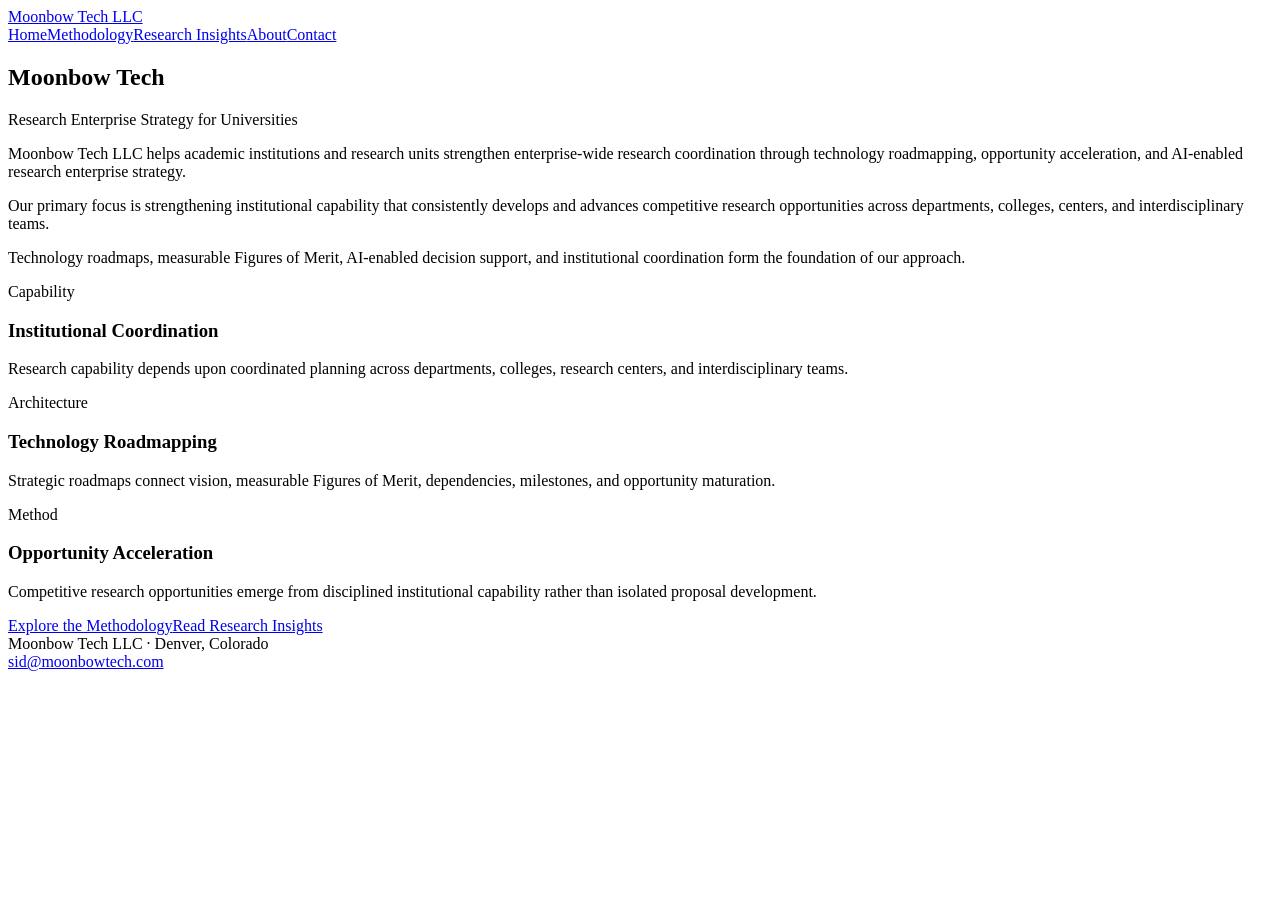
==== index.html @ 7a607bbb "Add files via upload" ====
<!doctype html><html lang="en"><head><meta charset="utf-8"><meta name="viewport" content="width=device-width, initial-scale=1"><title>Moonbow Tech | Research Enterprise Strategy for Universities</title><meta name="description" content="Research enterprise strategy, opportunity acceleration, and technology roadmapping for academic institutions."><meta property="og:title" content="Moonbow Tech | Research Enterprise Strategy for Universities"><meta property="og:description" content="Research enterprise strategy, opportunity acceleration, and technology roadmapping for academic institutions."><meta property="og:type" content="website"><link rel="stylesheet" href="/assets/style.css"></head><body><header class="site-header"><div class="header-inner"><a class="brand" href="/">Moonbow Tech LLC</a><nav><a class="active" href="/">Home</a><a class="" href="/methodology/">Methodology</a><a class="" href="/research-insights/">Research Insights</a><a class="" href="/about/">About</a><a class="" href="/contact/">Contact</a></nav></div></header><main><section class="hero"><h1>Moonbow Tech</h1><div class="rule"></div><p class="subtitle">Research Enterprise Strategy for Universities</p></section><section class="section"><p class="lead">Moonbow Tech LLC helps academic institutions and research units strengthen enterprise-wide research coordination through technology roadmapping, opportunity acceleration, and AI-enabled research enterprise strategy.</p><p>Our primary focus is strengthening institutional capability that consistently develops and advances competitive research opportunities across departments, colleges, centers, and interdisciplinary teams.</p><p>Technology roadmaps, measurable Figures of Merit, AI-enabled decision support, and institutional coordination form the foundation of our approach.</p><div class="grid"><article class="card"><div class="kicker">Capability</div><h3>Institutional Coordination</h3><p>Research capability depends upon coordinated planning across departments, colleges, research centers, and interdisciplinary teams.</p></article><article class="card"><div class="kicker">Architecture</div><h3>Technology Roadmapping</h3><p>Strategic roadmaps connect vision, measurable Figures of Merit, dependencies, milestones, and opportunity maturation.</p></article><article class="card"><div class="kicker">Method</div><h3>Opportunity Acceleration</h3><p>Competitive research opportunities emerge from disciplined institutional capability rather than isolated proposal development.</p></article></div><div class="button-row"><a class="button primary" href="/methodology/">Explore the Methodology</a><a class="button" href="/research-insights/">Read Research Insights</a></div></section></main><footer class="footer"><div class="footer-inner"><div>Moonbow Tech LLC · Denver, Colorado</div><div><a href="mailto:sid@moonbowtech.com">sid@moonbowtech.com</a></div></div></footer></body></html>
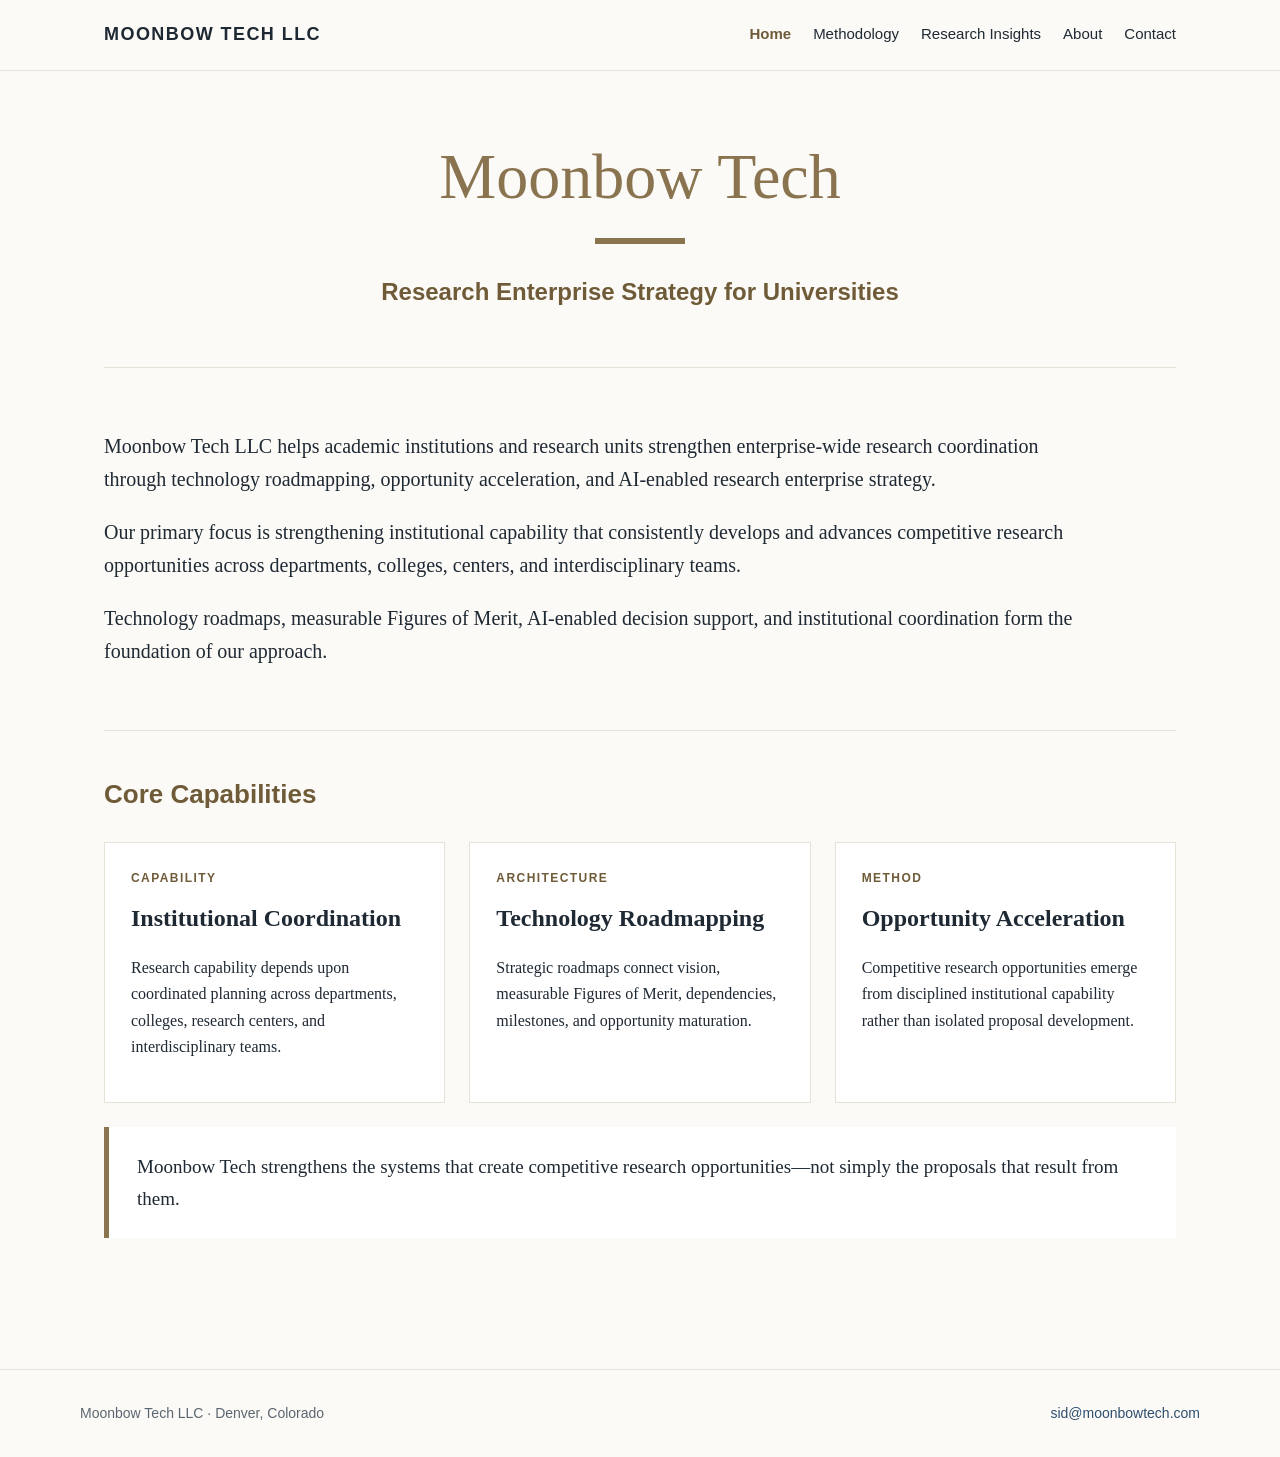
==== commit d6193273: "Add files via upload" ====
--- a/index.html
+++ b/index.html
@@ -1 +1,66 @@
-<!doctype html><html lang="en"><head><meta charset="utf-8"><meta name="viewport" content="width=device-width, initial-scale=1"><title>Moonbow Tech | Research Enterprise Strategy for Universities</title><meta name="description" content="Research enterprise strategy, opportunity acceleration, and technology roadmapping for academic institutions."><meta property="og:title" content="Moonbow Tech | Research Enterprise Strategy for Universities"><meta property="og:description" content="Research enterprise strategy, opportunity acceleration, and technology roadmapping for academic institutions."><meta property="og:type" content="website"><link rel="stylesheet" href="/assets/style.css"></head><body><header class="site-header"><div class="header-inner"><a class="brand" href="/">Moonbow Tech LLC</a><nav><a class="active" href="/">Home</a><a class="" href="/methodology/">Methodology</a><a class="" href="/research-insights/">Research Insights</a><a class="" href="/about/">About</a><a class="" href="/contact/">Contact</a></nav></div></header><main><section class="hero"><h1>Moonbow Tech</h1><div class="rule"></div><p class="subtitle">Research Enterprise Strategy for Universities</p></section><section class="section"><p class="lead">Moonbow Tech LLC helps academic institutions and research units strengthen enterprise-wide research coordination through technology roadmapping, opportunity acceleration, and AI-enabled research enterprise strategy.</p><p>Our primary focus is strengthening institutional capability that consistently develops and advances competitive research opportunities across departments, colleges, centers, and interdisciplinary teams.</p><p>Technology roadmaps, measurable Figures of Merit, AI-enabled decision support, and institutional coordination form the foundation of our approach.</p><div class="grid"><article class="card"><div class="kicker">Capability</div><h3>Institutional Coordination</h3><p>Research capability depends upon coordinated planning across departments, colleges, research centers, and interdisciplinary teams.</p></article><article class="card"><div class="kicker">Architecture</div><h3>Technology Roadmapping</h3><p>Strategic roadmaps connect vision, measurable Figures of Merit, dependencies, milestones, and opportunity maturation.</p></article><article class="card"><div class="kicker">Method</div><h3>Opportunity Acceleration</h3><p>Competitive research opportunities emerge from disciplined institutional capability rather than isolated proposal development.</p></article></div><div class="button-row"><a class="button primary" href="/methodology/">Explore the Methodology</a><a class="button" href="/research-insights/">Read Research Insights</a></div></section></main><footer class="footer"><div class="footer-inner"><div>Moonbow Tech LLC · Denver, Colorado</div><div><a href="mailto:sid@moonbowtech.com">sid@moonbowtech.com</a></div></div></footer></body></html>+<!doctype html>
+<html lang="en">
+<head>
+  <meta charset="utf-8">
+  <meta name="viewport" content="width=device-width, initial-scale=1">
+  <title>Moonbow Tech LLC | Research Enterprise Strategy for Universities</title>
+  <meta name="description" content="Moonbow Tech LLC helps universities strengthen enterprise-wide research coordination through technology roadmapping, opportunity acceleration, and AI-enabled research strategy.">
+  <meta property="og:title" content="Moonbow Tech LLC | Research Enterprise Strategy for Universities">
+  <meta property="og:description" content="Moonbow Tech LLC helps universities strengthen enterprise-wide research coordination through technology roadmapping, opportunity acceleration, and AI-enabled research strategy.">
+  <meta property="og:type" content="website">
+  <link rel="stylesheet" href="/style.css">
+</head>
+<body>
+<header class="site-header">
+  <div class="nav">
+    <a class="brand" href="/">Moonbow Tech LLC</a>
+    <nav class="nav-links">
+      <a href="/" class="active">Home</a>
+      <a href="/methodology/" >Methodology</a>
+      <a href="/research-insights/" >Research Insights</a>
+      <a href="/about/" >About</a>
+      <a href="/contact/" >Contact</a>
+    </nav>
+  </div>
+</header>
+<section class="hero">
+  <h1>Moonbow Tech</h1>
+  <div class="rule"></div>
+  <div class="tagline">Research Enterprise Strategy for Universities</div>
+</section>
+<main>
+  <section class="section">
+    <p class="lede">Moonbow Tech LLC helps academic institutions and research units strengthen enterprise-wide research coordination through technology roadmapping, opportunity acceleration, and AI-enabled research enterprise strategy.</p>
+    <p class="lede">Our primary focus is strengthening institutional capability that consistently develops and advances competitive research opportunities across departments, colleges, centers, and interdisciplinary teams.</p>
+    <p class="lede">Technology roadmaps, measurable Figures of Merit, AI-enabled decision support, and institutional coordination form the foundation of our approach.</p>
+  </section>
+  <section class="section">
+    <h2>Core Capabilities</h2>
+    <div class="grid">
+      <div class="card">
+        <div class="eyebrow">Capability</div>
+        <h3>Institutional Coordination</h3>
+        <p>Research capability depends upon coordinated planning across departments, colleges, research centers, and interdisciplinary teams.</p>
+      </div>
+      <div class="card">
+        <div class="eyebrow">Architecture</div>
+        <h3>Technology Roadmapping</h3>
+        <p>Strategic roadmaps connect vision, measurable Figures of Merit, dependencies, milestones, and opportunity maturation.</p>
+      </div>
+      <div class="card">
+        <div class="eyebrow">Method</div>
+        <h3>Opportunity Acceleration</h3>
+        <p>Competitive research opportunities emerge from disciplined institutional capability rather than isolated proposal development.</p>
+      </div>
+    </div>
+    <p class="callout">Moonbow Tech strengthens the systems that create competitive research opportunities—not simply the proposals that result from them.</p>
+  </section>
+</main>
+<footer class="footer">
+  <div class="footer-inner">
+    <div>Moonbow Tech LLC · Denver, Colorado</div>
+    <div><a href="mailto:sid@moonbowtech.com">sid@moonbowtech.com</a></div>
+  </div>
+</footer>
+</body>
+</html>
--- a/style.css
+++ b/style.css
@@ -0,0 +1,143 @@
+
+:root{
+  --ink:#1f2933;
+  --muted:#5c6670;
+  --line:#e6e2d8;
+  --gold:#8a744f;
+  --gold-dark:#6f5b38;
+  --paper:#fbfaf7;
+  --white:#ffffff;
+  --accent:#2f4f6f;
+}
+*{box-sizing:border-box}
+body{
+  margin:0;
+  font-family: Georgia, "Times New Roman", serif;
+  color:var(--ink);
+  background:var(--paper);
+  line-height:1.65;
+}
+a{color:var(--accent); text-decoration:none}
+a:hover{text-decoration:underline}
+.site-header{
+  border-bottom:1px solid var(--line);
+  background:rgba(251,250,247,.96);
+  position:sticky;top:0;z-index:5;
+}
+.nav{
+  max-width:1120px;margin:0 auto;padding:20px 24px;
+  display:flex;align-items:center;justify-content:space-between;gap:24px;
+}
+.brand{
+  font-family: Arial, Helvetica, sans-serif;
+  letter-spacing:.08em;
+  font-weight:700;
+  font-size:18px;
+  color:var(--ink);
+  text-transform:uppercase;
+}
+.nav-links{display:flex;gap:22px;flex-wrap:wrap;font-family:Arial, Helvetica, sans-serif;font-size:15px}
+.nav-links a{color:var(--ink)}
+.nav-links a.active{color:var(--gold-dark);font-weight:700}
+.hero{
+  max-width:1120px;margin:0 auto;padding:72px 24px 56px;text-align:center;
+}
+.hero h1{
+  font-size:64px;line-height:1.05;margin:0;color:var(--gold);font-weight:400;
+}
+.rule{width:90px;height:6px;background:var(--gold);margin:28px auto}
+.hero .tagline{
+  font-family:Arial, Helvetica, sans-serif;
+  font-size:24px;font-weight:700;color:var(--gold-dark);margin-top:10px;
+}
+main{max-width:1120px;margin:0 auto;padding:0 24px 70px}
+.section{
+  border-top:1px solid var(--line);
+  padding:42px 0;
+}
+.section h2{
+  font-family:Arial, Helvetica, sans-serif;
+  color:var(--gold-dark);
+  font-size:26px;
+  margin:0 0 22px;
+}
+.lede{
+  font-size:20px;
+  max-width:980px;
+}
+.grid{
+  display:grid;
+  grid-template-columns:repeat(3,1fr);
+  gap:24px;
+  margin-top:26px;
+}
+.card{
+  background:var(--white);
+  border:1px solid var(--line);
+  padding:26px;
+  min-height:210px;
+}
+.card .eyebrow{
+  font-family:Arial, Helvetica, sans-serif;
+  color:var(--gold-dark);
+  text-transform:uppercase;
+  letter-spacing:.12em;
+  font-size:12px;
+  font-weight:700;
+}
+.card h3{font-size:24px;margin:10px 0 12px}
+.callout{
+  border-left:5px solid var(--gold);
+  background:var(--white);
+  padding:24px 28px;
+  margin-top:24px;
+  font-size:19px;
+}
+.page-title{
+  text-align:center;
+  padding:58px 24px 34px;
+}
+.page-title h1{
+  font-size:50px;
+  color:var(--gold);
+  margin:0;
+  font-weight:400;
+}
+.content{
+  max-width:920px;
+  margin:0 auto;
+}
+.content h2{
+  font-family:Arial, Helvetica, sans-serif;
+  color:var(--gold-dark);
+  font-size:24px;
+  margin-top:42px;
+}
+.content h3{font-size:22px;margin-top:28px}
+.content p{font-size:18px}
+.content ul{font-size:18px}
+.insight-list{
+  display:grid;
+  gap:18px;
+  margin-top:20px;
+}
+.insight{
+  background:var(--white);
+  border:1px solid var(--line);
+  padding:24px;
+}
+.insight h3{margin:0 0 8px}
+.footer{
+  border-top:1px solid var(--line);
+  padding:32px 24px;
+  color:var(--muted);
+  font-family:Arial, Helvetica, sans-serif;
+  font-size:14px;
+}
+.footer-inner{max-width:1120px;margin:0 auto;display:flex;justify-content:space-between;gap:20px;flex-wrap:wrap}
+@media(max-width:800px){
+  .nav{align-items:flex-start;flex-direction:column}
+  .hero h1{font-size:46px}
+  .hero .tagline{font-size:20px}
+  .grid{grid-template-columns:1fr}
+}
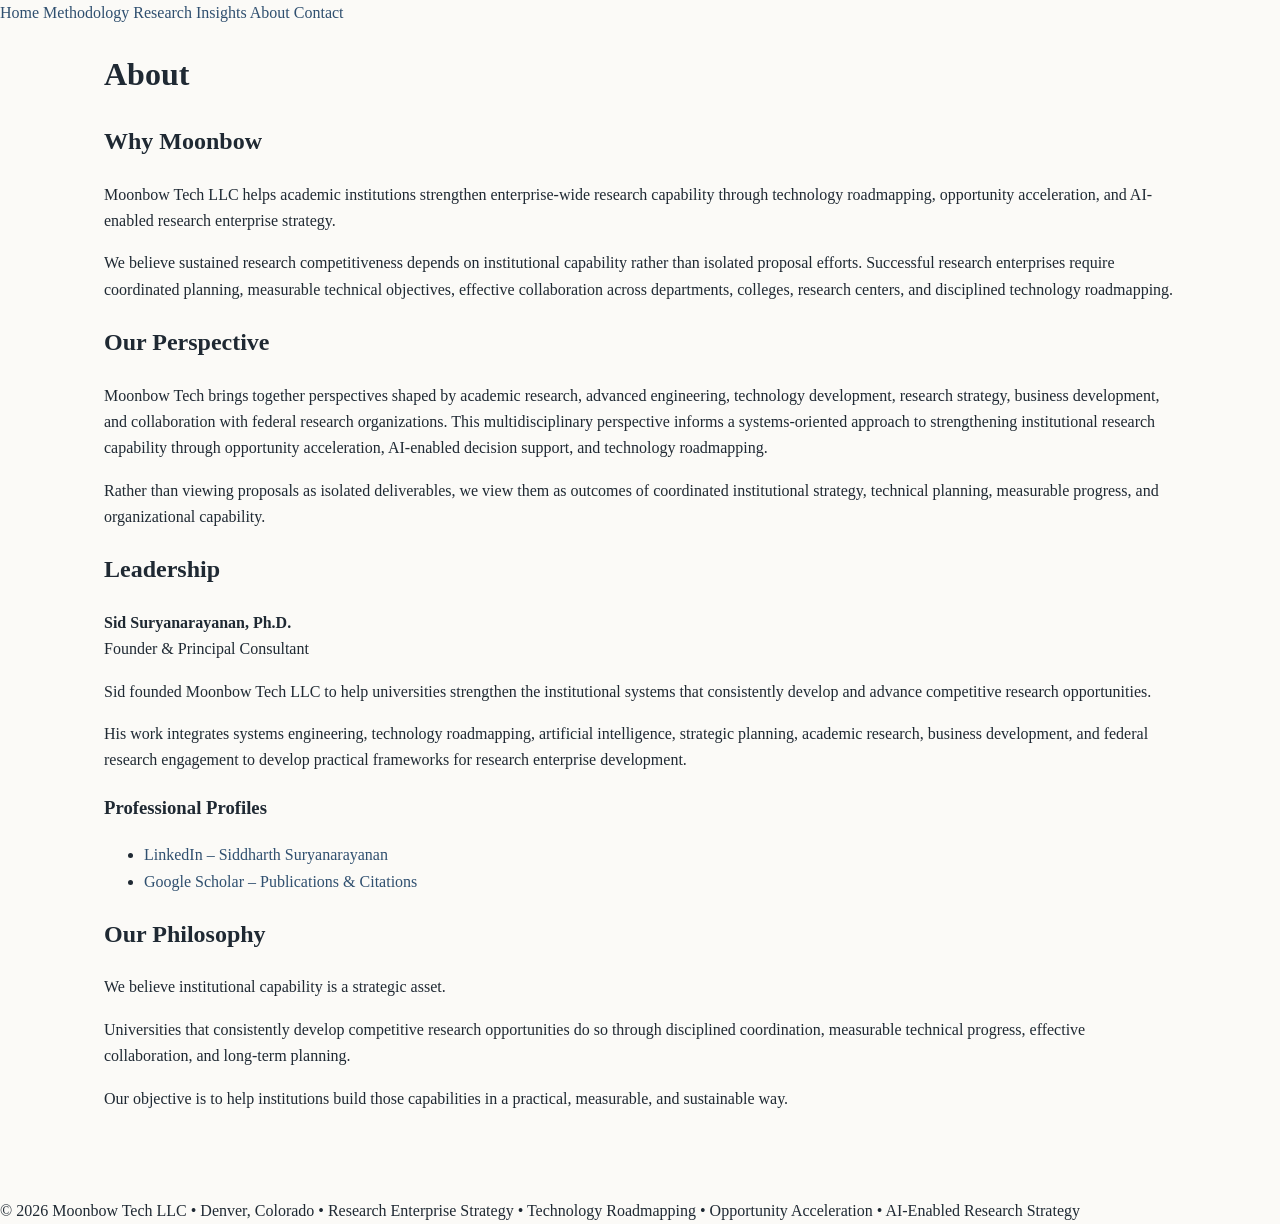
==== commit 43509882: "Add files via upload" ====
--- a/index.html
+++ b/index.html
@@ -1,66 +1,66 @@
-<!doctype html>
+<!DOCTYPE html>
 <html lang="en">
 <head>
-  <meta charset="utf-8">
-  <meta name="viewport" content="width=device-width, initial-scale=1">
-  <title>Moonbow Tech LLC | Research Enterprise Strategy for Universities</title>
-  <meta name="description" content="Moonbow Tech LLC helps universities strengthen enterprise-wide research coordination through technology roadmapping, opportunity acceleration, and AI-enabled research strategy.">
-  <meta property="og:title" content="Moonbow Tech LLC | Research Enterprise Strategy for Universities">
-  <meta property="og:description" content="Moonbow Tech LLC helps universities strengthen enterprise-wide research coordination through technology roadmapping, opportunity acceleration, and AI-enabled research strategy.">
-  <meta property="og:type" content="website">
-  <link rel="stylesheet" href="/style.css">
+<meta charset="utf-8">
+<meta name="viewport" content="width=device-width, initial-scale=1">
+<title>About | Moonbow Tech</title>
+<link rel="stylesheet" href="../style.css">
 </head>
 <body>
-<header class="site-header">
-  <div class="nav">
-    <a class="brand" href="/">Moonbow Tech LLC</a>
-    <nav class="nav-links">
-      <a href="/" class="active">Home</a>
-      <a href="/methodology/" >Methodology</a>
-      <a href="/research-insights/" >Research Insights</a>
-      <a href="/about/" >About</a>
-      <a href="/contact/" >Contact</a>
-    </nav>
-  </div>
-</header>
-<section class="hero">
-  <h1>Moonbow Tech</h1>
-  <div class="rule"></div>
-  <div class="tagline">Research Enterprise Strategy for Universities</div>
-</section>
-<main>
-  <section class="section">
-    <p class="lede">Moonbow Tech LLC helps academic institutions and research units strengthen enterprise-wide research coordination through technology roadmapping, opportunity acceleration, and AI-enabled research enterprise strategy.</p>
-    <p class="lede">Our primary focus is strengthening institutional capability that consistently develops and advances competitive research opportunities across departments, colleges, centers, and interdisciplinary teams.</p>
-    <p class="lede">Technology roadmaps, measurable Figures of Merit, AI-enabled decision support, and institutional coordination form the foundation of our approach.</p>
-  </section>
-  <section class="section">
-    <h2>Core Capabilities</h2>
-    <div class="grid">
-      <div class="card">
-        <div class="eyebrow">Capability</div>
-        <h3>Institutional Coordination</h3>
-        <p>Research capability depends upon coordinated planning across departments, colleges, research centers, and interdisciplinary teams.</p>
-      </div>
-      <div class="card">
-        <div class="eyebrow">Architecture</div>
-        <h3>Technology Roadmapping</h3>
-        <p>Strategic roadmaps connect vision, measurable Figures of Merit, dependencies, milestones, and opportunity maturation.</p>
-      </div>
-      <div class="card">
-        <div class="eyebrow">Method</div>
-        <h3>Opportunity Acceleration</h3>
-        <p>Competitive research opportunities emerge from disciplined institutional capability rather than isolated proposal development.</p>
-      </div>
-    </div>
-    <p class="callout">Moonbow Tech strengthens the systems that create competitive research opportunities—not simply the proposals that result from them.</p>
-  </section>
+
+<nav>
+  <a href="../">Home</a>
+  <a href="../methodology/">Methodology</a>
+  <a href="../research-insights/">Research Insights</a>
+  <a href="./">About</a>
+  <a href="../contact/">Contact</a>
+</nav>
+
+<main class="container">
+
+<h1>About</h1>
+
+<h2>Why Moonbow</h2>
+
+<p>Moonbow Tech LLC helps academic institutions strengthen enterprise-wide research capability through technology roadmapping, opportunity acceleration, and AI-enabled research enterprise strategy.</p>
+
+<p>We believe sustained research competitiveness depends on institutional capability rather than isolated proposal efforts. Successful research enterprises require coordinated planning, measurable technical objectives, effective collaboration across departments, colleges, research centers, and disciplined technology roadmapping.</p>
+
+<h2>Our Perspective</h2>
+
+<p>Moonbow Tech brings together perspectives shaped by academic research, advanced engineering, technology development, research strategy, business development, and collaboration with federal research organizations. This multidisciplinary perspective informs a systems-oriented approach to strengthening institutional research capability through opportunity acceleration, AI-enabled decision support, and technology roadmapping.</p>
+
+<p>Rather than viewing proposals as isolated deliverables, we view them as outcomes of coordinated institutional strategy, technical planning, measurable progress, and organizational capability.</p>
+
+<h2>Leadership</h2>
+
+<p><strong>Sid Suryanarayanan, Ph.D.</strong><br>
+Founder &amp; Principal Consultant</p>
+
+<p>Sid founded Moonbow Tech LLC to help universities strengthen the institutional systems that consistently develop and advance competitive research opportunities.</p>
+
+<p>His work integrates systems engineering, technology roadmapping, artificial intelligence, strategic planning, academic research, business development, and federal research engagement to develop practical frameworks for research enterprise development.</p>
+
+<h3>Professional Profiles</h3>
+
+<ul>
+<li><a href="https://linkedin.com/in/siddharthsuryanarayanan" target="_blank">LinkedIn – Siddharth Suryanarayanan</a></li>
+<li><a href="https://scholar.google.com/citations?user=jVPhG2cAAAAJ&hl=en" target="_blank">Google Scholar – Publications &amp; Citations</a></li>
+</ul>
+
+<h2>Our Philosophy</h2>
+
+<p>We believe institutional capability is a strategic asset.</p>
+
+<p>Universities that consistently develop competitive research opportunities do so through disciplined coordination, measurable technical progress, effective collaboration, and long-term planning.</p>
+
+<p>Our objective is to help institutions build those capabilities in a practical, measurable, and sustainable way.</p>
+
 </main>
-<footer class="footer">
-  <div class="footer-inner">
-    <div>Moonbow Tech LLC · Denver, Colorado</div>
-    <div><a href="mailto:sid@moonbowtech.com">sid@moonbowtech.com</a></div>
-  </div>
+
+<footer>
+© 2026 Moonbow Tech LLC • Denver, Colorado • Research Enterprise Strategy • Technology Roadmapping • Opportunity Acceleration • AI-Enabled Research Strategy
 </footer>
+
 </body>
-</html>+</html>
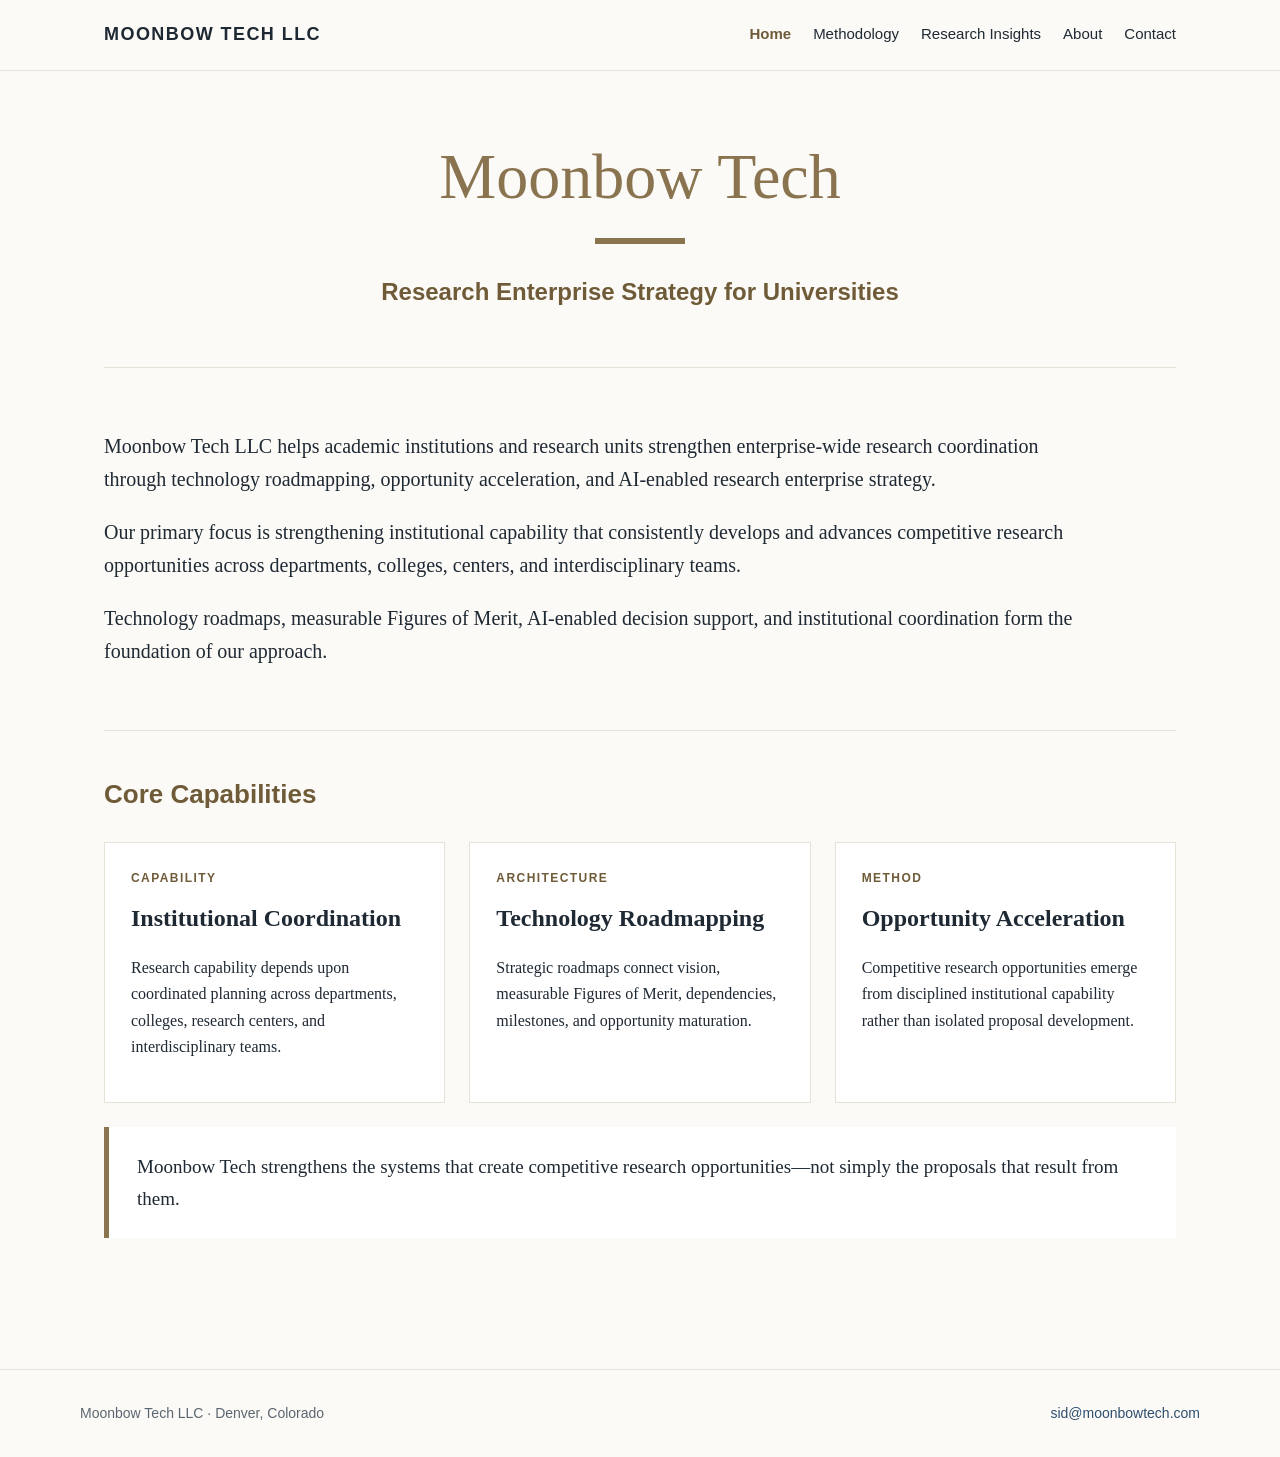
==== commit 13fc51c3: "Add files via upload" ====
--- a/index.html
+++ b/index.html
@@ -1,66 +1,66 @@
-<!DOCTYPE html>
+<!doctype html>
 <html lang="en">
 <head>
-<meta charset="utf-8">
-<meta name="viewport" content="width=device-width, initial-scale=1">
-<title>About | Moonbow Tech</title>
-<link rel="stylesheet" href="../style.css">
+  <meta charset="utf-8">
+  <meta name="viewport" content="width=device-width, initial-scale=1">
+  <title>Moonbow Tech LLC | Research Enterprise Strategy for Universities</title>
+  <meta name="description" content="Moonbow Tech LLC helps universities strengthen enterprise-wide research coordination through technology roadmapping, opportunity acceleration, and AI-enabled research strategy.">
+  <meta property="og:title" content="Moonbow Tech LLC | Research Enterprise Strategy for Universities">
+  <meta property="og:description" content="Moonbow Tech LLC helps universities strengthen enterprise-wide research coordination through technology roadmapping, opportunity acceleration, and AI-enabled research strategy.">
+  <meta property="og:type" content="website">
+  <link rel="stylesheet" href="/style.css">
 </head>
 <body>
-
-<nav>
-  <a href="../">Home</a>
-  <a href="../methodology/">Methodology</a>
-  <a href="../research-insights/">Research Insights</a>
-  <a href="./">About</a>
-  <a href="../contact/">Contact</a>
-</nav>
-
-<main class="container">
-
-<h1>About</h1>
-
-<h2>Why Moonbow</h2>
-
-<p>Moonbow Tech LLC helps academic institutions strengthen enterprise-wide research capability through technology roadmapping, opportunity acceleration, and AI-enabled research enterprise strategy.</p>
-
-<p>We believe sustained research competitiveness depends on institutional capability rather than isolated proposal efforts. Successful research enterprises require coordinated planning, measurable technical objectives, effective collaboration across departments, colleges, research centers, and disciplined technology roadmapping.</p>
-
-<h2>Our Perspective</h2>
-
-<p>Moonbow Tech brings together perspectives shaped by academic research, advanced engineering, technology development, research strategy, business development, and collaboration with federal research organizations. This multidisciplinary perspective informs a systems-oriented approach to strengthening institutional research capability through opportunity acceleration, AI-enabled decision support, and technology roadmapping.</p>
-
-<p>Rather than viewing proposals as isolated deliverables, we view them as outcomes of coordinated institutional strategy, technical planning, measurable progress, and organizational capability.</p>
-
-<h2>Leadership</h2>
-
-<p><strong>Sid Suryanarayanan, Ph.D.</strong><br>
-Founder &amp; Principal Consultant</p>
-
-<p>Sid founded Moonbow Tech LLC to help universities strengthen the institutional systems that consistently develop and advance competitive research opportunities.</p>
-
-<p>His work integrates systems engineering, technology roadmapping, artificial intelligence, strategic planning, academic research, business development, and federal research engagement to develop practical frameworks for research enterprise development.</p>
-
-<h3>Professional Profiles</h3>
-
-<ul>
-<li><a href="https://linkedin.com/in/siddharthsuryanarayanan" target="_blank">LinkedIn – Siddharth Suryanarayanan</a></li>
-<li><a href="https://scholar.google.com/citations?user=jVPhG2cAAAAJ&hl=en" target="_blank">Google Scholar – Publications &amp; Citations</a></li>
-</ul>
-
-<h2>Our Philosophy</h2>
-
-<p>We believe institutional capability is a strategic asset.</p>
-
-<p>Universities that consistently develop competitive research opportunities do so through disciplined coordination, measurable technical progress, effective collaboration, and long-term planning.</p>
-
-<p>Our objective is to help institutions build those capabilities in a practical, measurable, and sustainable way.</p>
-
+<header class="site-header">
+  <div class="nav">
+    <a class="brand" href="/">Moonbow Tech LLC</a>
+    <nav class="nav-links">
+      <a href="/" class="active">Home</a>
+      <a href="/methodology/" >Methodology</a>
+      <a href="/research-insights/" >Research Insights</a>
+      <a href="/about/" >About</a>
+      <a href="/contact/" >Contact</a>
+    </nav>
+  </div>
+</header>
+<section class="hero">
+  <h1>Moonbow Tech</h1>
+  <div class="rule"></div>
+  <div class="tagline">Research Enterprise Strategy for Universities</div>
+</section>
+<main>
+  <section class="section">
+    <p class="lede">Moonbow Tech LLC helps academic institutions and research units strengthen enterprise-wide research coordination through technology roadmapping, opportunity acceleration, and AI-enabled research enterprise strategy.</p>
+    <p class="lede">Our primary focus is strengthening institutional capability that consistently develops and advances competitive research opportunities across departments, colleges, centers, and interdisciplinary teams.</p>
+    <p class="lede">Technology roadmaps, measurable Figures of Merit, AI-enabled decision support, and institutional coordination form the foundation of our approach.</p>
+  </section>
+  <section class="section">
+    <h2>Core Capabilities</h2>
+    <div class="grid">
+      <div class="card">
+        <div class="eyebrow">Capability</div>
+        <h3>Institutional Coordination</h3>
+        <p>Research capability depends upon coordinated planning across departments, colleges, research centers, and interdisciplinary teams.</p>
+      </div>
+      <div class="card">
+        <div class="eyebrow">Architecture</div>
+        <h3>Technology Roadmapping</h3>
+        <p>Strategic roadmaps connect vision, measurable Figures of Merit, dependencies, milestones, and opportunity maturation.</p>
+      </div>
+      <div class="card">
+        <div class="eyebrow">Method</div>
+        <h3>Opportunity Acceleration</h3>
+        <p>Competitive research opportunities emerge from disciplined institutional capability rather than isolated proposal development.</p>
+      </div>
+    </div>
+    <p class="callout">Moonbow Tech strengthens the systems that create competitive research opportunities—not simply the proposals that result from them.</p>
+  </section>
 </main>
-
-<footer>
-© 2026 Moonbow Tech LLC • Denver, Colorado • Research Enterprise Strategy • Technology Roadmapping • Opportunity Acceleration • AI-Enabled Research Strategy
+<footer class="footer">
+  <div class="footer-inner">
+    <div>Moonbow Tech LLC · Denver, Colorado</div>
+    <div><a href="mailto:sid@moonbowtech.com">sid@moonbowtech.com</a></div>
+  </div>
 </footer>
-
 </body>
-</html>
+</html>
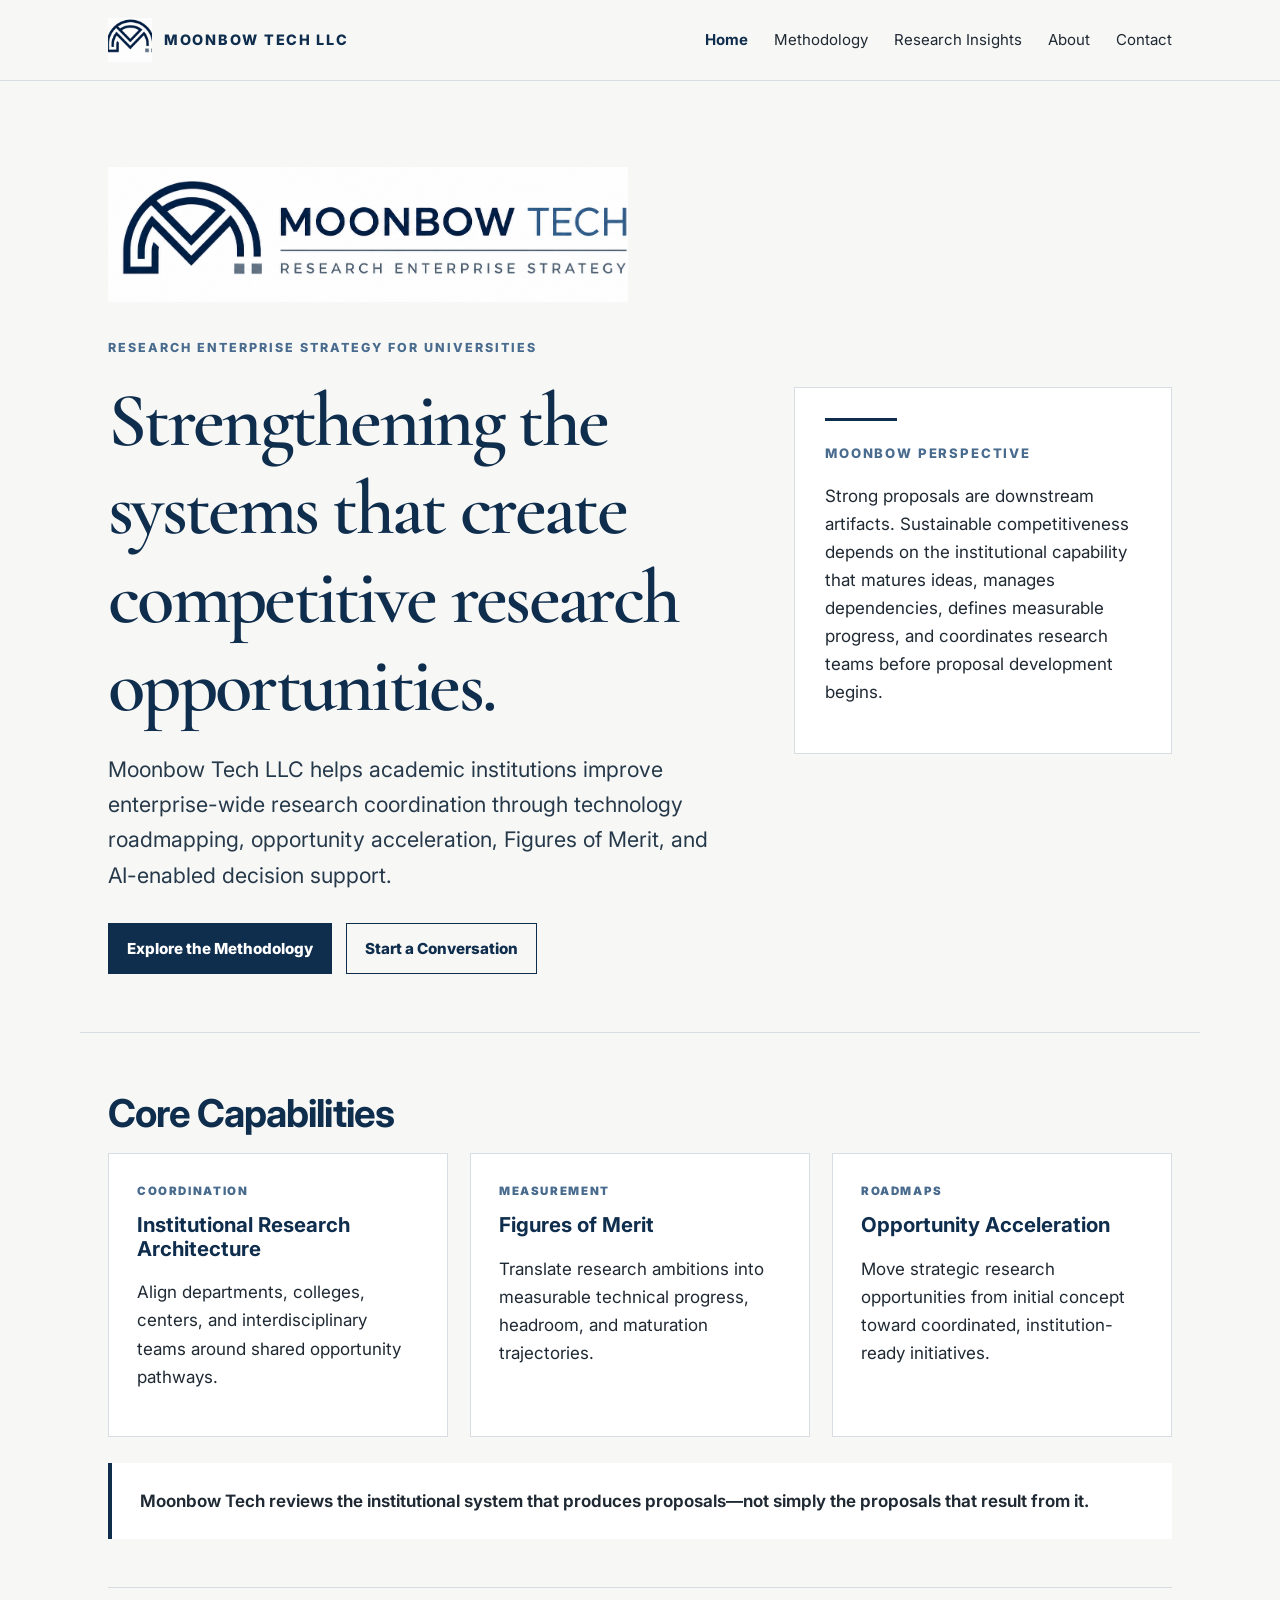
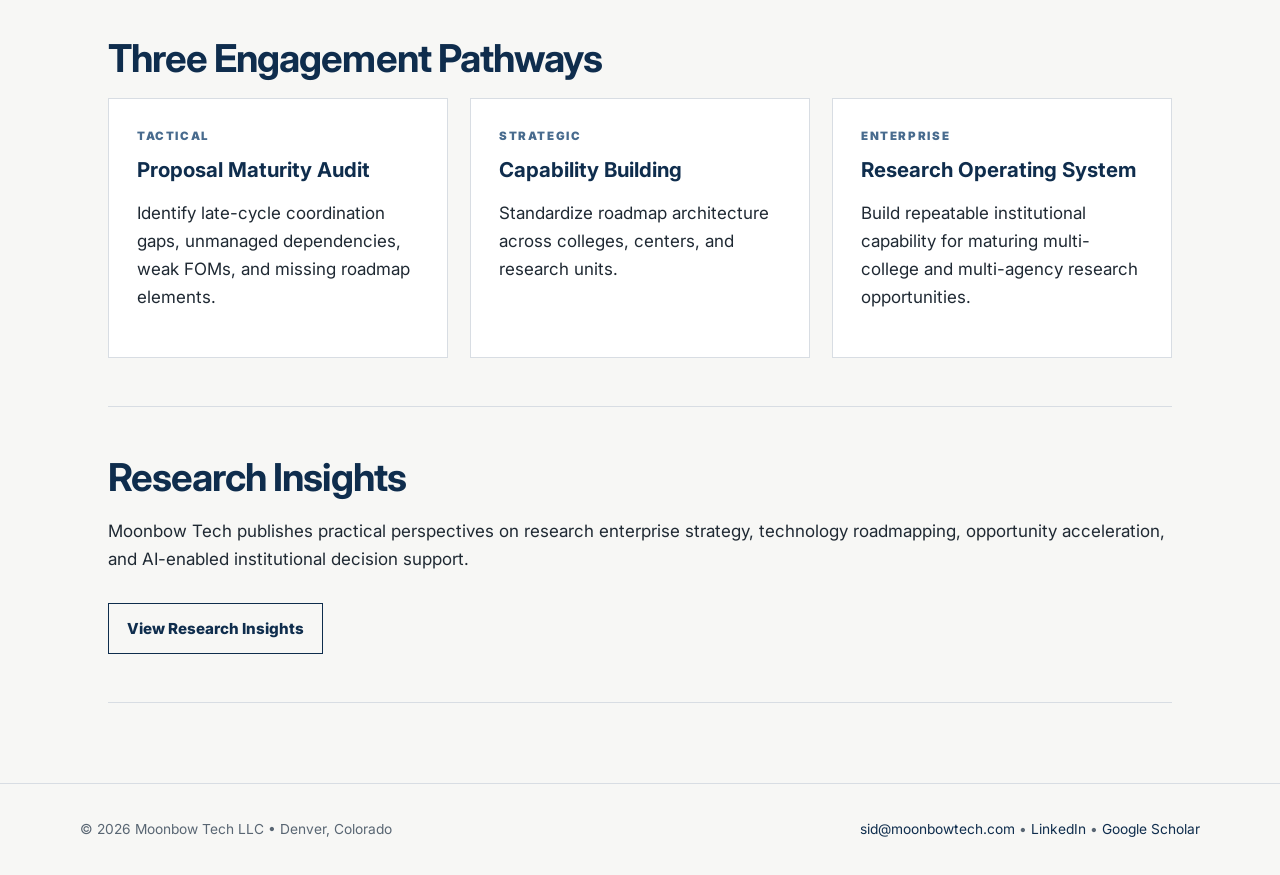
==== commit 8cd9395b: "Add files via upload" ====
--- a/index.html
+++ b/index.html
@@ -1,66 +1,100 @@
 <!doctype html>
 <html lang="en">
 <head>
-  <meta charset="utf-8">
-  <meta name="viewport" content="width=device-width, initial-scale=1">
-  <title>Moonbow Tech LLC | Research Enterprise Strategy for Universities</title>
-  <meta name="description" content="Moonbow Tech LLC helps universities strengthen enterprise-wide research coordination through technology roadmapping, opportunity acceleration, and AI-enabled research strategy.">
-  <meta property="og:title" content="Moonbow Tech LLC | Research Enterprise Strategy for Universities">
-  <meta property="og:description" content="Moonbow Tech LLC helps universities strengthen enterprise-wide research coordination through technology roadmapping, opportunity acceleration, and AI-enabled research strategy.">
-  <meta property="og:type" content="website">
-  <link rel="stylesheet" href="/style.css">
+<meta charset="utf-8">
+<meta name="viewport" content="width=device-width, initial-scale=1">
+<title>Moonbow Tech LLC | Research Enterprise Strategy for Universities</title>
+<meta name="description" content="Moonbow Tech LLC helps universities strengthen institutional research capability through technology roadmapping, opportunity acceleration, and AI-enabled research enterprise strategy.">
+<link rel="icon" href="/favicon.ico">
+<link rel="stylesheet" href="/style.css">
+<link rel="preconnect" href="https://fonts.googleapis.com">
+<link rel="preconnect" href="https://fonts.gstatic.com" crossorigin>
+<link href="https://fonts.googleapis.com/css2?family=Cormorant+Garamond:wght@500;600;700&family=Inter:wght@400;550;650;750;850&display=swap" rel="stylesheet">
+<meta property="og:title" content="Moonbow Tech LLC | Research Enterprise Strategy for Universities">
+<meta property="og:description" content="Moonbow Tech LLC helps universities strengthen institutional research capability through technology roadmapping, opportunity acceleration, and AI-enabled research enterprise strategy.">
+<meta property="og:type" content="website">
 </head>
 <body>
 <header class="site-header">
-  <div class="nav">
-    <a class="brand" href="/">Moonbow Tech LLC</a>
-    <nav class="nav-links">
-      <a href="/" class="active">Home</a>
-      <a href="/methodology/" >Methodology</a>
-      <a href="/research-insights/" >Research Insights</a>
-      <a href="/about/" >About</a>
-      <a href="/contact/" >Contact</a>
-    </nav>
+  <nav class="nav">
+    <a class="brand" href="/">
+      <img src="/assets/moonbow-icon.png" alt="Moonbow Tech logo">
+      <span>MOONBOW TECH LLC</span>
+    </a>
+    <div class="nav-links">
+      <a class="active" href="/">Home</a>
+      <a class="" href="/methodology/">Methodology</a>
+      <a class="" href="/research-insights/">Research Insights</a>
+      <a class="" href="/about/">About</a>
+      <a class="" href="/contact/">Contact</a>
+    </div>
+  </nav>
+</header>
+
+<section class="hero">
+  <div class="hero-grid">
+    <div>
+      <img class="logo-hero" src="/assets/moonbow-logo-primary.png" alt="Moonbow Tech — Research Enterprise Strategy">
+      <div class="eyebrow">Research Enterprise Strategy for Universities</div>
+      <h1>Strengthening the systems that create competitive research opportunities.</h1>
+      <p class="lead">Moonbow Tech LLC helps academic institutions improve enterprise-wide research coordination through technology roadmapping, opportunity acceleration, Figures of Merit, and AI-enabled decision support.</p>
+      <div class="btn-row">
+        <a class="btn primary" href="/methodology/">Explore the Methodology</a>
+        <a class="btn secondary" href="/contact/">Start a Conversation</a>
+      </div>
+    </div>
+    <aside class="hero-card">
+      <div class="rule"></div>
+      <p class="kicker">Moonbow Perspective</p>
+      <p>Strong proposals are downstream artifacts. Sustainable competitiveness depends on the institutional capability that matures ideas, manages dependencies, defines measurable progress, and coordinates research teams before proposal development begins.</p>
+    </aside>
   </div>
-</header>
-<section class="hero">
-  <h1>Moonbow Tech</h1>
-  <div class="rule"></div>
-  <div class="tagline">Research Enterprise Strategy for Universities</div>
 </section>
+
 <main>
   <section class="section">
-    <p class="lede">Moonbow Tech LLC helps academic institutions and research units strengthen enterprise-wide research coordination through technology roadmapping, opportunity acceleration, and AI-enabled research enterprise strategy.</p>
-    <p class="lede">Our primary focus is strengthening institutional capability that consistently develops and advances competitive research opportunities across departments, colleges, centers, and interdisciplinary teams.</p>
-    <p class="lede">Technology roadmaps, measurable Figures of Merit, AI-enabled decision support, and institutional coordination form the foundation of our approach.</p>
-  </section>
-  <section class="section">
     <h2>Core Capabilities</h2>
-    <div class="grid">
+    <div class="grid-3">
       <div class="card">
-        <div class="eyebrow">Capability</div>
-        <h3>Institutional Coordination</h3>
-        <p>Research capability depends upon coordinated planning across departments, colleges, research centers, and interdisciplinary teams.</p>
+        <div class="label">Coordination</div>
+        <h3>Institutional Research Architecture</h3>
+        <p>Align departments, colleges, centers, and interdisciplinary teams around shared opportunity pathways.</p>
       </div>
       <div class="card">
-        <div class="eyebrow">Architecture</div>
-        <h3>Technology Roadmapping</h3>
-        <p>Strategic roadmaps connect vision, measurable Figures of Merit, dependencies, milestones, and opportunity maturation.</p>
+        <div class="label">Measurement</div>
+        <h3>Figures of Merit</h3>
+        <p>Translate research ambitions into measurable technical progress, headroom, and maturation trajectories.</p>
       </div>
       <div class="card">
-        <div class="eyebrow">Method</div>
+        <div class="label">Roadmaps</div>
         <h3>Opportunity Acceleration</h3>
-        <p>Competitive research opportunities emerge from disciplined institutional capability rather than isolated proposal development.</p>
+        <p>Move strategic research opportunities from initial concept toward coordinated, institution-ready initiatives.</p>
       </div>
     </div>
-    <p class="callout">Moonbow Tech strengthens the systems that create competitive research opportunities—not simply the proposals that result from them.</p>
+    <div class="callout">Moonbow Tech reviews the institutional system that produces proposals—not simply the proposals that result from it.</div>
+  </section>
+
+  <section class="section">
+    <h2>Three Engagement Pathways</h2>
+    <div class="grid-3">
+      <div class="card"><div class="label">Tactical</div><h3>Proposal Maturity Audit</h3><p>Identify late-cycle coordination gaps, unmanaged dependencies, weak FOMs, and missing roadmap elements.</p></div>
+      <div class="card"><div class="label">Strategic</div><h3>Capability Building</h3><p>Standardize roadmap architecture across colleges, centers, and research units.</p></div>
+      <div class="card"><div class="label">Enterprise</div><h3>Research Operating System</h3><p>Build repeatable institutional capability for maturing multi-college and multi-agency research opportunities.</p></div>
+    </div>
+  </section>
+
+  <section class="section">
+    <h2>Research Insights</h2>
+    <p>Moonbow Tech publishes practical perspectives on research enterprise strategy, technology roadmapping, opportunity acceleration, and AI-enabled institutional decision support.</p>
+    <div class="btn-row"><a class="btn secondary" href="/research-insights/">View Research Insights</a></div>
   </section>
 </main>
+
 <footer class="footer">
   <div class="footer-inner">
-    <div>Moonbow Tech LLC · Denver, Colorado</div>
-    <div><a href="mailto:sid@moonbowtech.com">sid@moonbowtech.com</a></div>
+    <div>© 2026 Moonbow Tech LLC • Denver, Colorado</div>
+    <div><a href="mailto:sid@moonbowtech.com">sid@moonbowtech.com</a> • <a href="https://linkedin.com/in/siddharthsuryanarayanan">LinkedIn</a> • <a href="https://scholar.google.com/citations?user=jVPhG2cAAAAJ&hl=en">Google Scholar</a></div>
   </div>
 </footer>
 </body>
-</html>+</html>
--- a/style.css
+++ b/style.css
@@ -1,143 +1,202 @@
-
 :root{
-  --ink:#1f2933;
-  --muted:#5c6670;
-  --line:#e6e2d8;
-  --gold:#8a744f;
-  --gold-dark:#6f5b38;
-  --paper:#fbfaf7;
-  --white:#ffffff;
-  --accent:#2f4f6f;
+  --navy:#0F2D4D;
+  --slate:#486B8E;
+  --steel:#7A8899;
+  --line:#D8DDE3;
+  --warm:#F7F7F5;
+  --paper:#FFFFFF;
+  --charcoal:#1F2933;
+  --muted:#596673;
+  --bluegray:#EEF3F7;
+  --max:1120px;
 }
 *{box-sizing:border-box}
+html{scroll-behavior:smooth}
 body{
   margin:0;
-  font-family: Georgia, "Times New Roman", serif;
-  color:var(--ink);
-  background:var(--paper);
+  background:var(--warm);
+  color:var(--charcoal);
+  font-family:Inter, "Source Sans Pro", -apple-system, BlinkMacSystemFont, "Segoe UI", sans-serif;
   line-height:1.65;
-}
-a{color:var(--accent); text-decoration:none}
+  font-size:17px;
+}
+a{color:var(--navy); text-decoration:none}
 a:hover{text-decoration:underline}
 .site-header{
+  background:rgba(247,247,245,.96);
   border-bottom:1px solid var(--line);
-  background:rgba(251,250,247,.96);
-  position:sticky;top:0;z-index:5;
+  position:sticky;
+  top:0;
+  z-index:20;
+  backdrop-filter:blur(8px);
 }
 .nav{
-  max-width:1120px;margin:0 auto;padding:20px 24px;
-  display:flex;align-items:center;justify-content:space-between;gap:24px;
+  max-width:var(--max);
+  margin:0 auto;
+  display:flex;
+  align-items:center;
+  justify-content:space-between;
+  padding:18px 28px;
+  gap:30px;
 }
 .brand{
-  font-family: Arial, Helvetica, sans-serif;
-  letter-spacing:.08em;
-  font-weight:700;
-  font-size:18px;
-  color:var(--ink);
+  display:flex;
+  align-items:center;
+  gap:12px;
+  font-weight:800;
+  letter-spacing:.12em;
+  font-size:.9rem;
+  color:var(--navy);
+}
+.brand img{width:44px;height:44px;object-fit:contain}
+.nav-links{display:flex;gap:26px;align-items:center;font-size:.94rem}
+.nav-links a{color:var(--charcoal)}
+.nav-links a.active{color:var(--navy);font-weight:700}
+.hero{
+  max-width:var(--max);
+  margin:0 auto;
+  padding:86px 28px 58px;
+  border-bottom:1px solid var(--line);
+}
+.hero-grid{
+  display:grid;
+  grid-template-columns:1.25fr .75fr;
+  gap:56px;
+  align-items:center;
+}
+.eyebrow{
+  color:var(--slate);
+  font-weight:800;
+  letter-spacing:.16em;
   text-transform:uppercase;
-}
-.nav-links{display:flex;gap:22px;flex-wrap:wrap;font-family:Arial, Helvetica, sans-serif;font-size:15px}
-.nav-links a{color:var(--ink)}
-.nav-links a.active{color:var(--gold-dark);font-weight:700}
-.hero{
-  max-width:1120px;margin:0 auto;padding:72px 24px 56px;text-align:center;
-}
-.hero h1{
-  font-size:64px;line-height:1.05;margin:0;color:var(--gold);font-weight:400;
-}
-.rule{width:90px;height:6px;background:var(--gold);margin:28px auto}
-.hero .tagline{
-  font-family:Arial, Helvetica, sans-serif;
-  font-size:24px;font-weight:700;color:var(--gold-dark);margin-top:10px;
-}
-main{max-width:1120px;margin:0 auto;padding:0 24px 70px}
-.section{
-  border-top:1px solid var(--line);
-  padding:42px 0;
-}
-.section h2{
-  font-family:Arial, Helvetica, sans-serif;
-  color:var(--gold-dark);
-  font-size:26px;
-  margin:0 0 22px;
-}
-.lede{
-  font-size:20px;
-  max-width:980px;
-}
-.grid{
-  display:grid;
-  grid-template-columns:repeat(3,1fr);
-  gap:24px;
+  font-size:.78rem;
+  margin-bottom:18px;
+}
+h1,h2,h3{
+  line-height:1.15;
+  color:var(--navy);
+  margin:0 0 18px;
+}
+h1{
+  font-family:"Cormorant Garamond", Georgia, serif;
+  font-size:clamp(3rem,6vw,5.6rem);
+  font-weight:600;
+  letter-spacing:-.035em;
+}
+h2{
+  font-size:clamp(1.7rem,3vw,2.6rem);
+  letter-spacing:-.025em;
+}
+h3{font-size:1.28rem}
+.lead{
+  font-size:1.34rem;
+  color:#26394A;
+  max-width:800px;
+}
+.hero-card{
+  background:var(--paper);
+  border:1px solid var(--line);
+  padding:30px;
+}
+.hero-card .rule{height:3px;background:var(--navy);width:72px;margin:0 0 22px}
+.kicker{font-size:.82rem;letter-spacing:.14em;text-transform:uppercase;font-weight:800;color:var(--slate)}
+.btn-row{display:flex;gap:14px;flex-wrap:wrap;margin-top:30px}
+.btn{
+  display:inline-block;
+  border:1px solid var(--navy);
+  padding:12px 18px;
+  font-weight:800;
+  font-size:.95rem;
+}
+.btn.primary{background:var(--navy);color:white}
+.btn.secondary{background:transparent;color:var(--navy)}
+main{max-width:var(--max);margin:0 auto;padding:58px 28px 80px}
+.section{padding:48px 0;border-bottom:1px solid var(--line)}
+.section:first-child{padding-top:0}
+.grid-3{display:grid;grid-template-columns:repeat(3,1fr);gap:22px}
+.grid-2{display:grid;grid-template-columns:1fr 1fr;gap:44px;align-items:start}
+.card{
+  background:var(--paper);
+  border:1px solid var(--line);
+  padding:28px;
+}
+.card .label{
+  color:var(--slate);
+  font-weight:900;
+  letter-spacing:.14em;
+  text-transform:uppercase;
+  font-size:.72rem;
+  margin-bottom:12px;
+}
+.callout{
+  border-left:4px solid var(--navy);
+  background:var(--paper);
+  padding:24px 28px;
   margin-top:26px;
-}
-.card{
-  background:var(--white);
-  border:1px solid var(--line);
-  padding:26px;
-  min-height:210px;
-}
-.card .eyebrow{
-  font-family:Arial, Helvetica, sans-serif;
-  color:var(--gold-dark);
-  text-transform:uppercase;
-  letter-spacing:.12em;
-  font-size:12px;
-  font-weight:700;
-}
-.card h3{font-size:24px;margin:10px 0 12px}
-.callout{
-  border-left:5px solid var(--gold);
-  background:var(--white);
-  padding:24px 28px;
-  margin-top:24px;
-  font-size:19px;
-}
-.page-title{
-  text-align:center;
-  padding:58px 24px 34px;
-}
-.page-title h1{
-  font-size:50px;
-  color:var(--gold);
-  margin:0;
-  font-weight:400;
-}
-.content{
-  max-width:920px;
-  margin:0 auto;
-}
-.content h2{
-  font-family:Arial, Helvetica, sans-serif;
-  color:var(--gold-dark);
-  font-size:24px;
-  margin-top:42px;
-}
-.content h3{font-size:22px;margin-top:28px}
-.content p{font-size:18px}
-.content ul{font-size:18px}
-.insight-list{
-  display:grid;
+  font-weight:650;
+}
+.process{
+  display:grid;
+  gap:14px;
+  margin-top:30px;
+}
+.process-step{
+  display:grid;
+  grid-template-columns:52px 1fr;
   gap:18px;
-  margin-top:20px;
-}
+  align-items:start;
+  background:var(--paper);
+  border:1px solid var(--line);
+  padding:22px;
+}
+.step-num{
+  width:42px;height:42px;border-radius:50%;
+  background:var(--bluegray);color:var(--navy);
+  display:flex;align-items:center;justify-content:center;
+  font-weight:900;
+}
+.profile{
+  display:grid;
+  grid-template-columns:320px 1fr;
+  gap:46px;
+  align-items:start;
+}
+.profile img{
+  width:100%;
+  border:1px solid var(--line);
+  display:block;
+}
+.profile-links{display:flex;gap:18px;flex-wrap:wrap;margin-top:18px}
+.insight-list{display:grid;gap:18px;margin-top:20px}
 .insight{
-  background:var(--white);
-  border:1px solid var(--line);
   padding:24px;
-}
-.insight h3{margin:0 0 8px}
+  border:1px solid var(--line);
+  background:var(--paper);
+}
 .footer{
   border-top:1px solid var(--line);
-  padding:32px 24px;
+  padding:34px 28px;
   color:var(--muted);
-  font-family:Arial, Helvetica, sans-serif;
-  font-size:14px;
-}
-.footer-inner{max-width:1120px;margin:0 auto;display:flex;justify-content:space-between;gap:20px;flex-wrap:wrap}
-@media(max-width:800px){
-  .nav{align-items:flex-start;flex-direction:column}
-  .hero h1{font-size:46px}
-  .hero .tagline{font-size:20px}
-  .grid{grid-template-columns:1fr}
-}
+  font-size:.86rem;
+}
+.footer-inner{
+  max-width:var(--max);
+  margin:0 auto;
+  display:flex;
+  justify-content:space-between;
+  gap:24px;
+  flex-wrap:wrap;
+}
+.small-logo{height:54px;max-width:260px;object-fit:contain;object-position:left}
+.logo-hero{
+  max-width:520px;
+  width:100%;
+  margin-bottom:28px;
+}
+@media(max-width:820px){
+  .nav{align-items:flex-start;flex-direction:column;gap:14px}
+  .nav-links{gap:14px;flex-wrap:wrap}
+  .hero-grid,.grid-3,.grid-2,.profile{grid-template-columns:1fr}
+  h1{font-size:3.3rem}
+  .hero{padding-top:50px}
+}
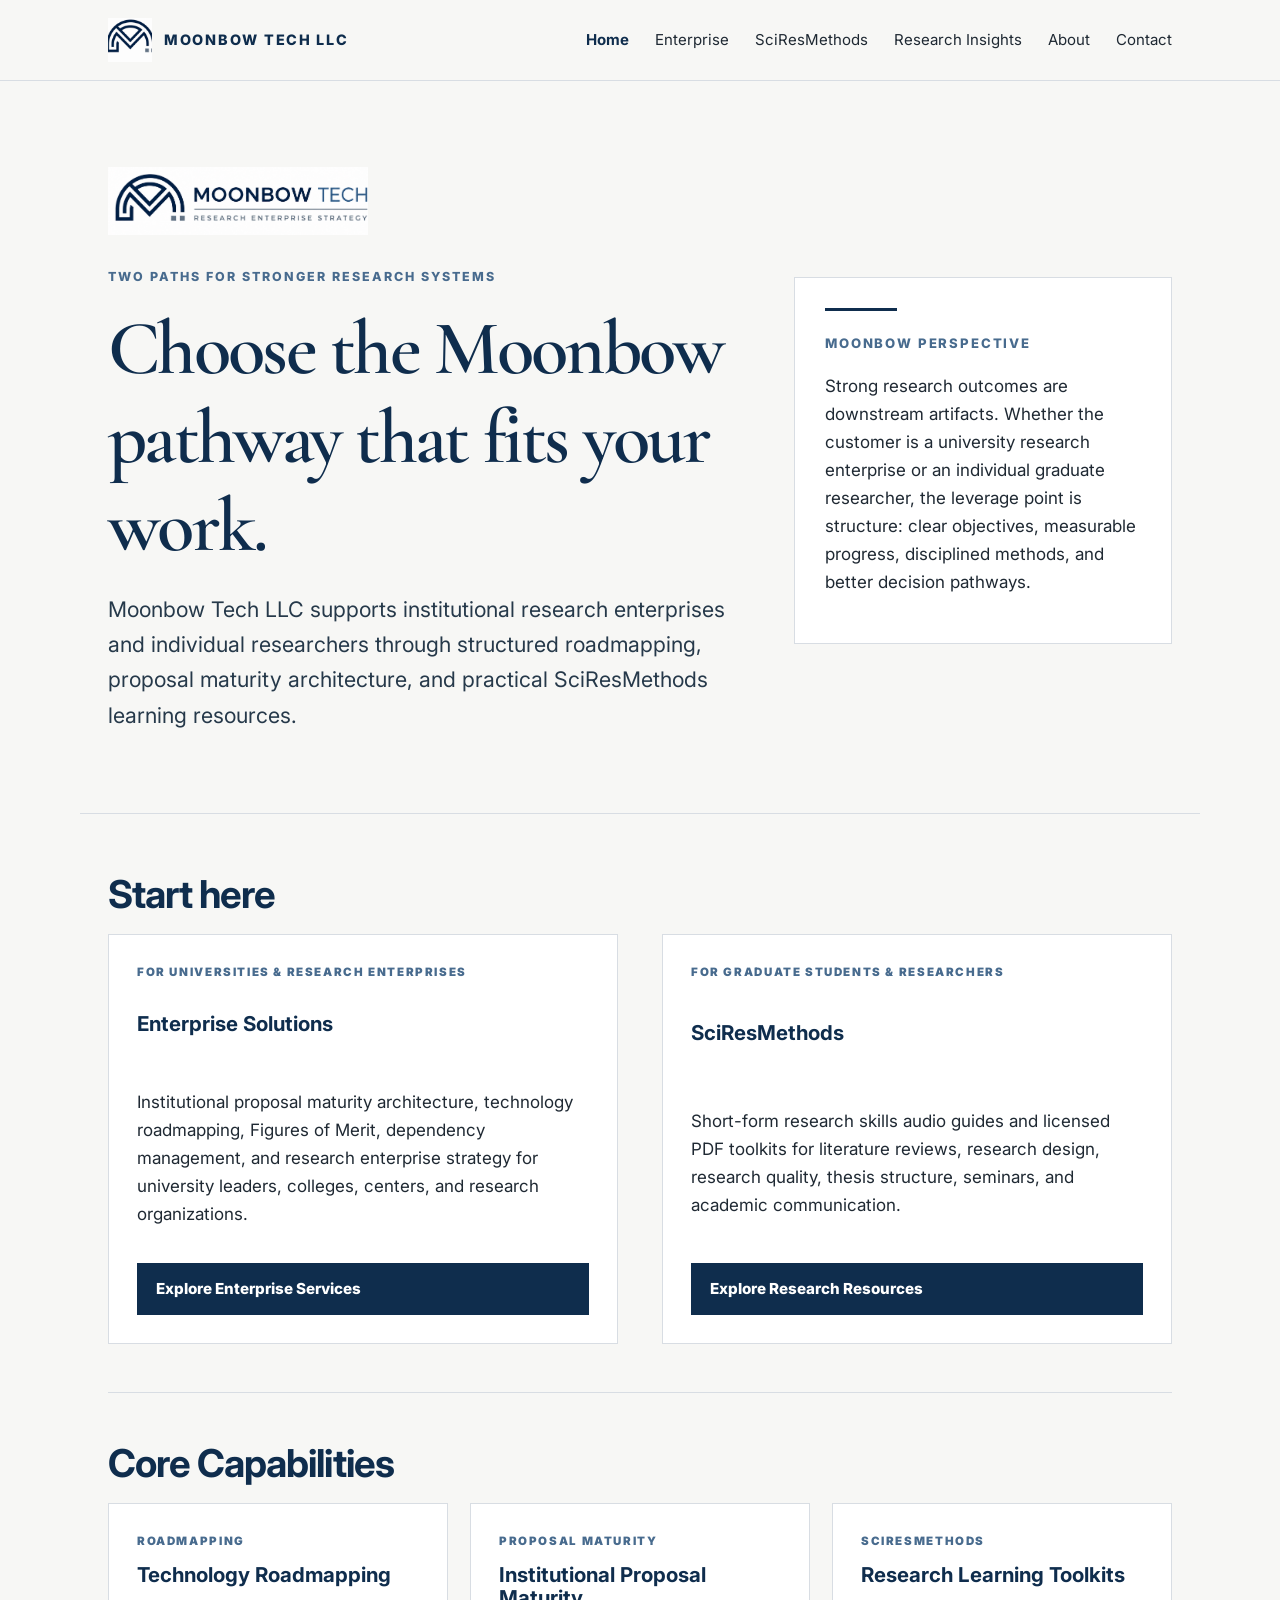
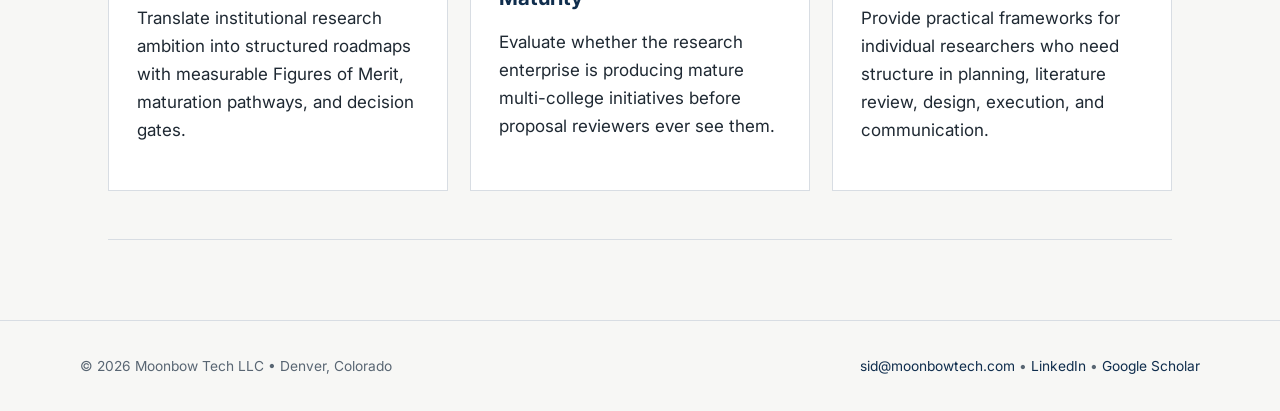
==== commit 24f228f1: "Add files via upload" ====
--- a/index.html
+++ b/index.html
@@ -3,15 +3,15 @@
 <head>
 <meta charset="utf-8">
 <meta name="viewport" content="width=device-width, initial-scale=1">
-<title>Moonbow Tech LLC | Research Enterprise Strategy for Universities</title>
-<meta name="description" content="Moonbow Tech LLC helps universities strengthen institutional research capability through technology roadmapping, opportunity acceleration, and AI-enabled research enterprise strategy.">
+<title>Moonbow Tech LLC | Research Enterprise Strategy and SciResMethods</title>
+<meta name="description" content="Moonbow Tech LLC supports research enterprises through institutional proposal maturity architecture and provides SciResMethods learning resources for graduate students and researchers.">
 <link rel="icon" href="/favicon.ico">
 <link rel="stylesheet" href="/style.css">
 <link rel="preconnect" href="https://fonts.googleapis.com">
 <link rel="preconnect" href="https://fonts.gstatic.com" crossorigin>
 <link href="https://fonts.googleapis.com/css2?family=Cormorant+Garamond:wght@500;600;700&family=Inter:wght@400;550;650;750;850&display=swap" rel="stylesheet">
-<meta property="og:title" content="Moonbow Tech LLC | Research Enterprise Strategy for Universities">
-<meta property="og:description" content="Moonbow Tech LLC helps universities strengthen institutional research capability through technology roadmapping, opportunity acceleration, and AI-enabled research enterprise strategy.">
+<meta property="og:title" content="Moonbow Tech LLC">
+<meta property="og:description" content="Research enterprise strategy for institutions and SciResMethods resources for graduate students and researchers.">
 <meta property="og:type" content="website">
 </head>
 <body>
@@ -23,7 +23,8 @@
     </a>
     <div class="nav-links">
       <a class="active" href="/">Home</a>
-      <a class="" href="/methodology/">Methodology</a>
+      <a class="" href="/methodology/">Enterprise</a>
+      <a class="" href="/sciresmethods/">SciResMethods</a>
       <a class="" href="/research-insights/">Research Insights</a>
       <a class="" href="/about/">About</a>
       <a class="" href="/contact/">Contact</a>
@@ -35,58 +36,56 @@
   <div class="hero-grid">
     <div>
       <img class="logo-hero" src="/assets/moonbow-logo-primary.png" alt="Moonbow Tech — Research Enterprise Strategy">
-      <div class="eyebrow">Research Enterprise Strategy for Universities</div>
-      <h1>Strengthening the systems that create competitive research opportunities.</h1>
-      <p class="lead">Moonbow Tech LLC helps academic institutions improve enterprise-wide research coordination through technology roadmapping, opportunity acceleration, Figures of Merit, and AI-enabled decision support.</p>
-      <div class="btn-row">
-        <a class="btn primary" href="/methodology/">Explore the Methodology</a>
-        <a class="btn secondary" href="/contact/">Start a Conversation</a>
-      </div>
+      <div class="eyebrow">Two paths for stronger research systems</div>
+      <h1>Choose the Moonbow pathway that fits your work.</h1>
+      <p class="lead">Moonbow Tech LLC supports institutional research enterprises and individual researchers through structured roadmapping, proposal maturity architecture, and practical SciResMethods learning resources.</p>
     </div>
     <aside class="hero-card">
       <div class="rule"></div>
       <p class="kicker">Moonbow Perspective</p>
-      <p>Strong proposals are downstream artifacts. Sustainable competitiveness depends on the institutional capability that matures ideas, manages dependencies, defines measurable progress, and coordinates research teams before proposal development begins.</p>
+      <p>Strong research outcomes are downstream artifacts. Whether the customer is a university research enterprise or an individual graduate researcher, the leverage point is structure: clear objectives, measurable progress, disciplined methods, and better decision pathways.</p>
     </aside>
   </div>
 </section>
 
 <main>
   <section class="section">
-    <h2>Core Capabilities</h2>
-    <div class="grid-3">
-      <div class="card">
-        <div class="label">Coordination</div>
-        <h3>Institutional Research Architecture</h3>
-        <p>Align departments, colleges, centers, and interdisciplinary teams around shared opportunity pathways.</p>
+    <h2>Start here</h2>
+    <div class="grid-2 entry-grid">
+      <div class="card entry-card">
+        <div class="label">For Universities & Research Enterprises</div>
+        <h3>Enterprise Solutions</h3>
+        <p>Institutional proposal maturity architecture, technology roadmapping, Figures of Merit, dependency management, and research enterprise strategy for university leaders, colleges, centers, and research organizations.</p>
+        <a class="btn primary" href="/methodology/">Explore Enterprise Services</a>
       </div>
-      <div class="card">
-        <div class="label">Measurement</div>
-        <h3>Figures of Merit</h3>
-        <p>Translate research ambitions into measurable technical progress, headroom, and maturation trajectories.</p>
+      <div class="card entry-card">
+        <div class="label">For Graduate Students & Researchers</div>
+        <h3>SciResMethods</h3>
+        <p>Short-form research skills audio guides and licensed PDF toolkits for literature reviews, research design, research quality, thesis structure, seminars, and academic communication.</p>
+        <a class="btn primary" href="/sciresmethods/">Explore Research Resources</a>
       </div>
-      <div class="card">
-        <div class="label">Roadmaps</div>
-        <h3>Opportunity Acceleration</h3>
-        <p>Move strategic research opportunities from initial concept toward coordinated, institution-ready initiatives.</p>
-      </div>
-    </div>
-    <div class="callout">Moonbow Tech reviews the institutional system that produces proposals—not simply the proposals that result from it.</div>
-  </section>
-
-  <section class="section">
-    <h2>Three Engagement Pathways</h2>
-    <div class="grid-3">
-      <div class="card"><div class="label">Tactical</div><h3>Proposal Maturity Audit</h3><p>Identify late-cycle coordination gaps, unmanaged dependencies, weak FOMs, and missing roadmap elements.</p></div>
-      <div class="card"><div class="label">Strategic</div><h3>Capability Building</h3><p>Standardize roadmap architecture across colleges, centers, and research units.</p></div>
-      <div class="card"><div class="label">Enterprise</div><h3>Research Operating System</h3><p>Build repeatable institutional capability for maturing multi-college and multi-agency research opportunities.</p></div>
     </div>
   </section>
 
   <section class="section">
-    <h2>Research Insights</h2>
-    <p>Moonbow Tech publishes practical perspectives on research enterprise strategy, technology roadmapping, opportunity acceleration, and AI-enabled institutional decision support.</p>
-    <div class="btn-row"><a class="btn secondary" href="/research-insights/">View Research Insights</a></div>
+    <h2>Core Capabilities</h2>
+    <div class="grid-3">
+      <div class="card">
+        <div class="label">Roadmapping</div>
+        <h3>Technology Roadmapping</h3>
+        <p>Translate institutional research ambition into structured roadmaps with measurable Figures of Merit, maturation pathways, and decision gates.</p>
+      </div>
+      <div class="card">
+        <div class="label">Proposal Maturity</div>
+        <h3>Institutional Proposal Maturity</h3>
+        <p>Evaluate whether the research enterprise is producing mature multi-college initiatives before proposal reviewers ever see them.</p>
+      </div>
+      <div class="card">
+        <div class="label">SciResMethods</div>
+        <h3>Research Learning Toolkits</h3>
+        <p>Provide practical frameworks for individual researchers who need structure in planning, literature review, design, execution, and communication.</p>
+      </div>
+    </div>
   </section>
 </main>
 
--- a/style.css
+++ b/style.css
@@ -199,4 +199,38 @@
   .hero-grid,.grid-3,.grid-2,.profile{grid-template-columns:1fr}
   h1{font-size:3.3rem}
   .hero{padding-top:50px}
-}+}
+
+.logo-hero{
+  max-width:260px;
+  height:auto;
+  margin-bottom:24px;
+}
+.entry-grid{
+  align-items:stretch;
+}
+.entry-card{
+  display:flex;
+  flex-direction:column;
+  justify-content:space-between;
+  gap:18px;
+}
+.clean-list{
+  margin:0;
+  padding-left:1.1rem;
+}
+.clean-list li{
+  margin:0 0 10px;
+}
+@media (max-width: 860px){
+  .hero-grid,.grid-2,.grid-3{
+    grid-template-columns:1fr;
+  }
+  .nav{
+    align-items:flex-start;
+  }
+  .nav-links{
+    flex-wrap:wrap;
+    gap:14px;
+  }
+}
